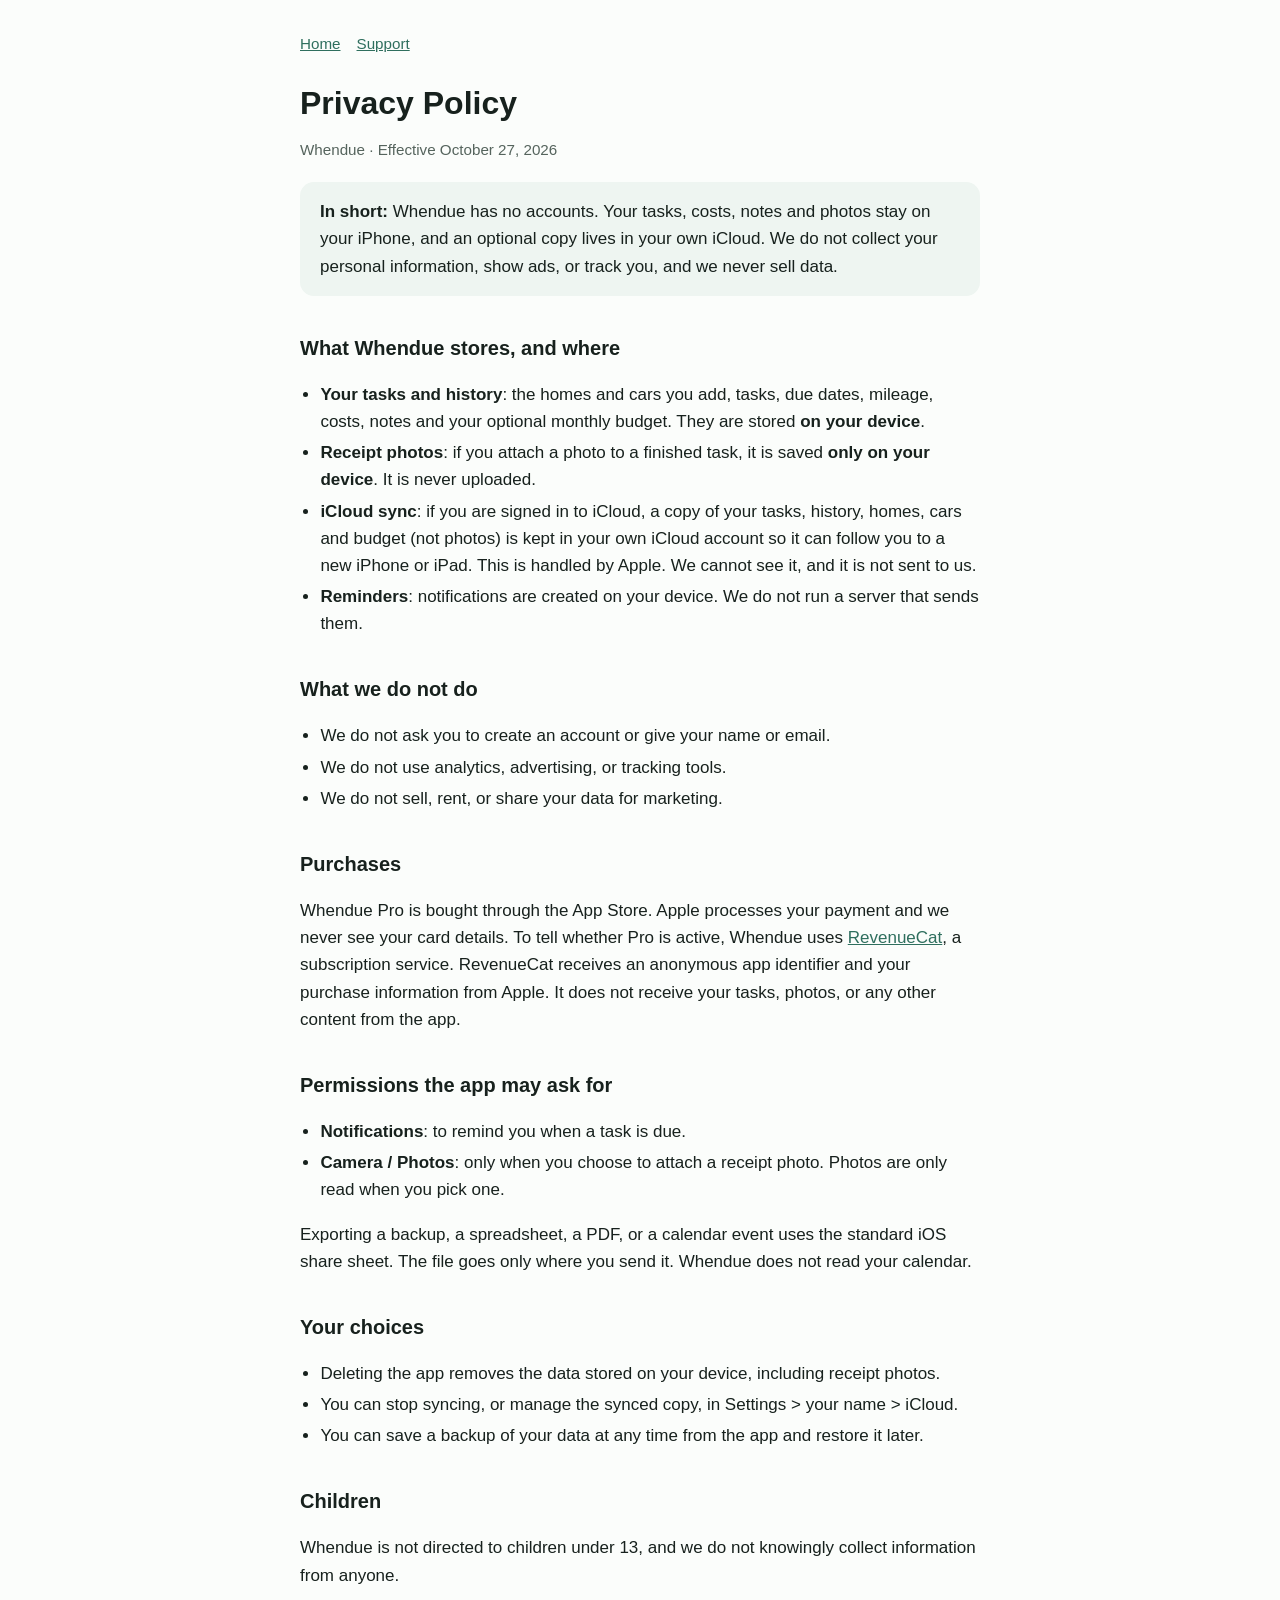
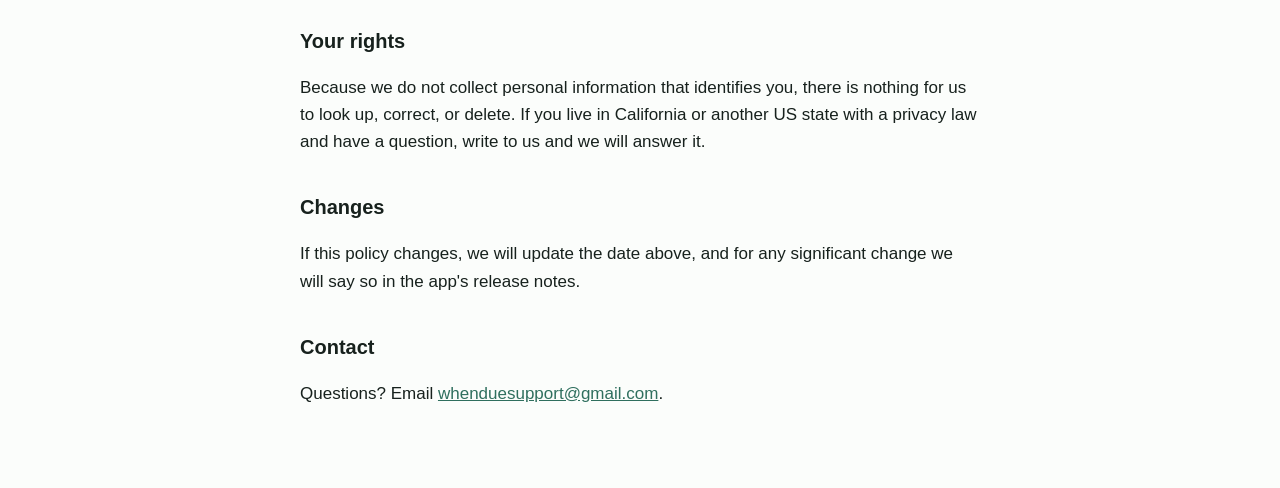
==== privacy.html @ 5ce0b552 "Add files via upload" ====
<!doctype html>
<html lang="en">
<head>
  <meta charset="utf-8">
  <meta name="viewport" content="width=device-width, initial-scale=1">
  <title>Privacy Policy · Whendue</title>
  <link rel="stylesheet" href="style.css">
</head>
<body>
<main>
  <nav><a href="index.html">Home</a><a href="support.html">Support</a></nav>
  <h1>Privacy Policy</h1>
  <p class="muted">Whendue · Effective October 27, 2026</p>

  <div class="card">
    <strong>In short:</strong> Whendue has no accounts. Your tasks, costs, notes and
    photos stay on your iPhone, and an optional copy lives in your own iCloud. We do not
    collect your personal information, show ads, or track you, and we never sell data.
  </div>

  <h2>What Whendue stores, and where</h2>
  <ul>
    <li><strong>Your tasks and history</strong>: the homes and cars you add, tasks, due
      dates, mileage, costs, notes and your optional monthly budget. They are stored
      <strong>on your device</strong>.</li>
    <li><strong>Receipt photos</strong>: if you attach a photo to a finished task, it is
      saved <strong>only on your device</strong>. It is never uploaded.</li>
    <li><strong>iCloud sync</strong>: if you are signed in to iCloud, a copy of your tasks,
      history, homes, cars and budget (not photos) is kept in your own iCloud account so it
      can follow you to a new iPhone or iPad. This is handled by Apple. We cannot see it,
      and it is not sent to us.</li>
    <li><strong>Reminders</strong>: notifications are created on your device. We do not run
      a server that sends them.</li>
  </ul>

  <h2>What we do not do</h2>
  <ul>
    <li>We do not ask you to create an account or give your name or email.</li>
    <li>We do not use analytics, advertising, or tracking tools.</li>
    <li>We do not sell, rent, or share your data for marketing.</li>
  </ul>

  <h2>Purchases</h2>
  <p>Whendue Pro is bought through the App Store. Apple processes your payment and we
    never see your card details. To tell whether Pro is active, Whendue uses
    <a href="https://www.revenuecat.com/privacy/">RevenueCat</a>, a subscription service.
    RevenueCat receives an anonymous app identifier and your purchase information from Apple.
    It does not receive your tasks, photos, or any other content from the app.</p>

  <h2>Permissions the app may ask for</h2>
  <ul>
    <li><strong>Notifications</strong>: to remind you when a task is due.</li>
    <li><strong>Camera / Photos</strong>: only when you choose to attach a receipt photo.
      Photos are only read when you pick one.</li>
  </ul>
  <p>Exporting a backup, a spreadsheet, a PDF, or a calendar event uses the standard iOS
    share sheet. The file goes only where you send it. Whendue does not read your
    calendar.</p>

  <h2>Your choices</h2>
  <ul>
    <li>Deleting the app removes the data stored on your device, including receipt photos.</li>
    <li>You can stop syncing, or manage the synced copy, in Settings &gt; your name &gt;
      iCloud.</li>
    <li>You can save a backup of your data at any time from the app and restore it later.</li>
  </ul>

  <h2>Children</h2>
  <p>Whendue is not directed to children under 13, and we do not knowingly collect
    information from anyone.</p>

  <h2>Your rights</h2>
  <p>Because we do not collect personal information that identifies you, there is nothing
    for us to look up, correct, or delete. If you live in California or another US state
    with a privacy law and have a question, write to us and we will answer it.</p>

  <h2>Changes</h2>
  <p>If this policy changes, we will update the date above, and for any significant change
    we will say so in the app's release notes.</p>

  <h2>Contact</h2>
  <p>Questions? Email <a href="mailto:whenduesupport@gmail.com">whenduesupport@gmail.com</a>.</p>
</main>
</body>
</html>
---- style.css ----
:root {
  --bg: #fbfdfb;
  --text: #17211d;
  --muted: #55645d;
  --accent: #2f6f5e;
  --card: #eef5f1;
}
@media (prefers-color-scheme: dark) {
  :root {
    --bg: #101614;
    --text: #e4ece8;
    --muted: #9bb0a6;
    --accent: #7fd6bd;
    --card: #1a2420;
  }
}
* { box-sizing: border-box; }
body {
  margin: 0;
  background: var(--bg);
  color: var(--text);
  font: 17px/1.6 -apple-system, BlinkMacSystemFont, "Segoe UI", Roboto, sans-serif;
}
main { max-width: 720px; margin: 0 auto; padding: 32px 20px 64px; }
h1 { font-size: 2rem; line-height: 1.2; margin: 0 0 4px; }
h2 { font-size: 1.25rem; margin: 36px 0 8px; }
p, li { color: var(--text); }
.muted { color: var(--muted); font-size: 0.95rem; }
a { color: var(--accent); }
ul { padding-left: 1.2em; }
li { margin: 4px 0; }
.card { background: var(--card); border-radius: 14px; padding: 16px 20px; margin: 20px 0; }
nav { display: flex; gap: 16px; margin-bottom: 28px; font-size: 0.95rem; }
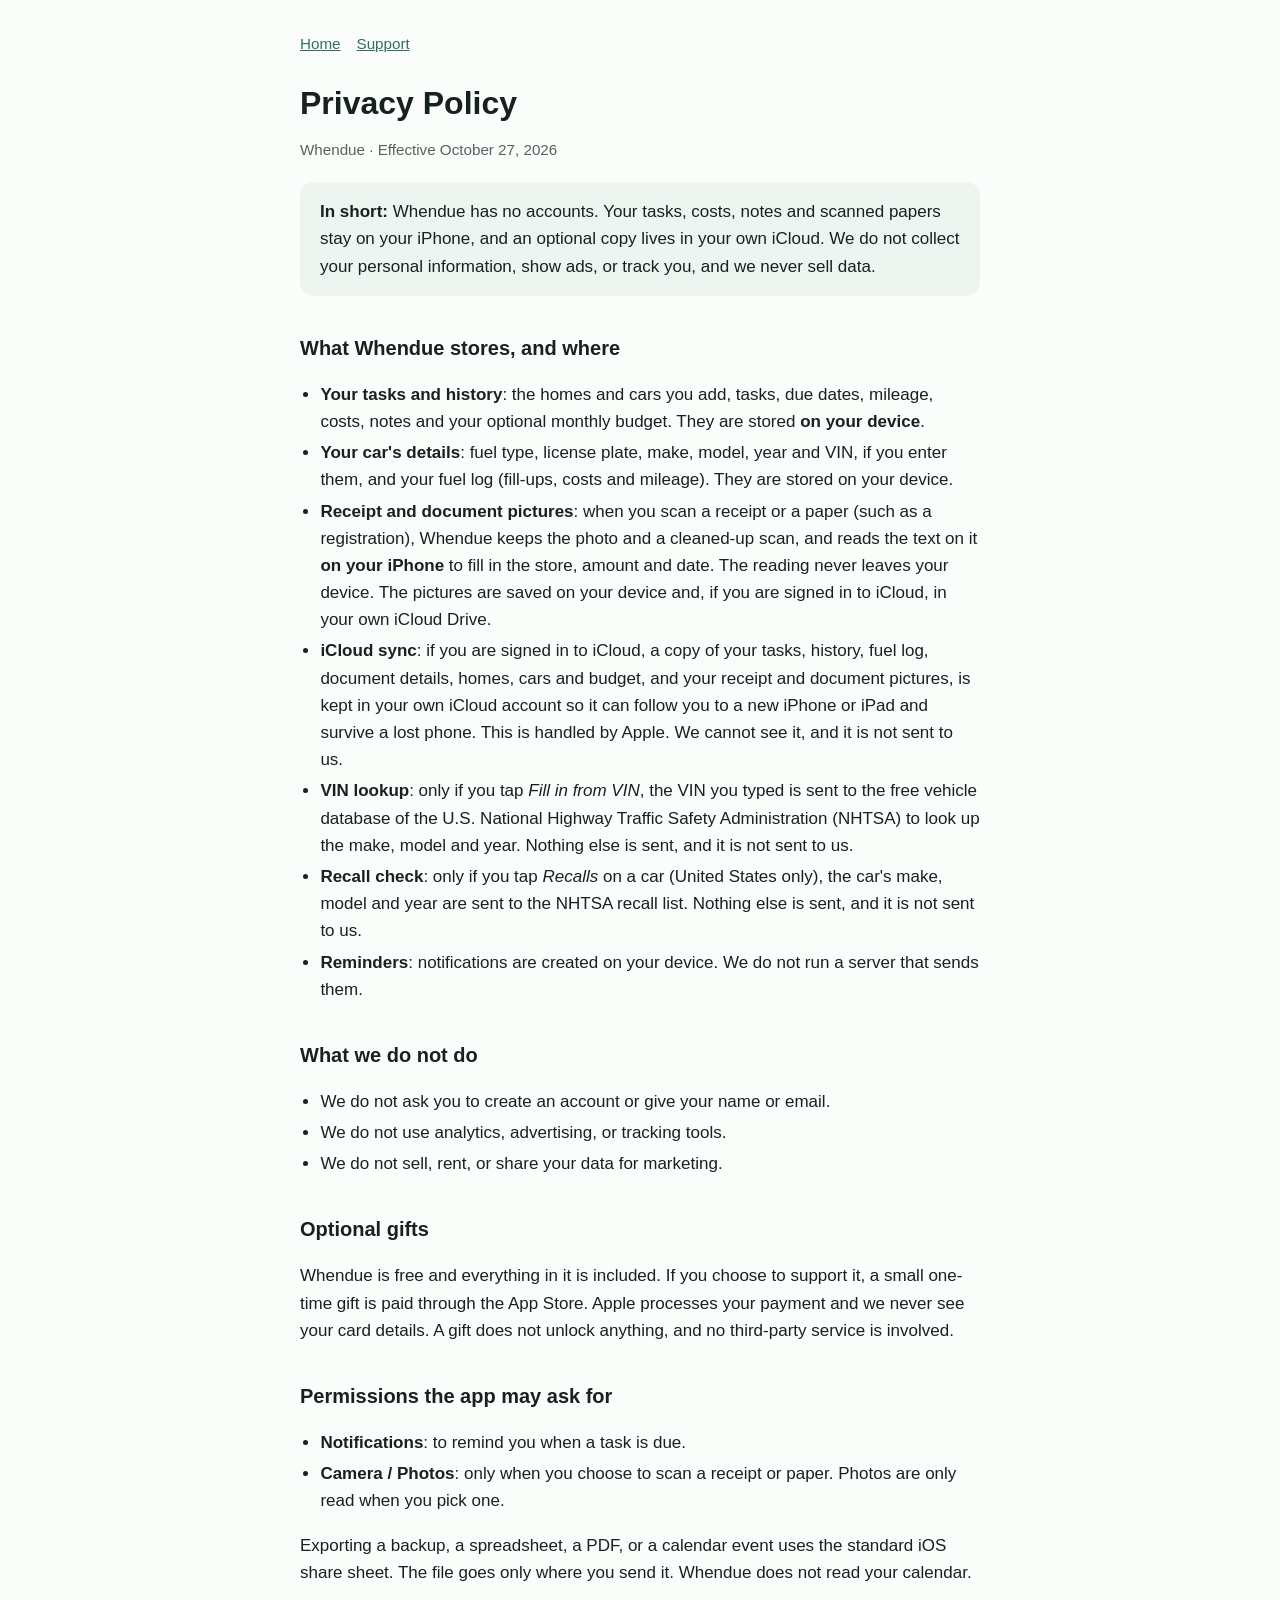
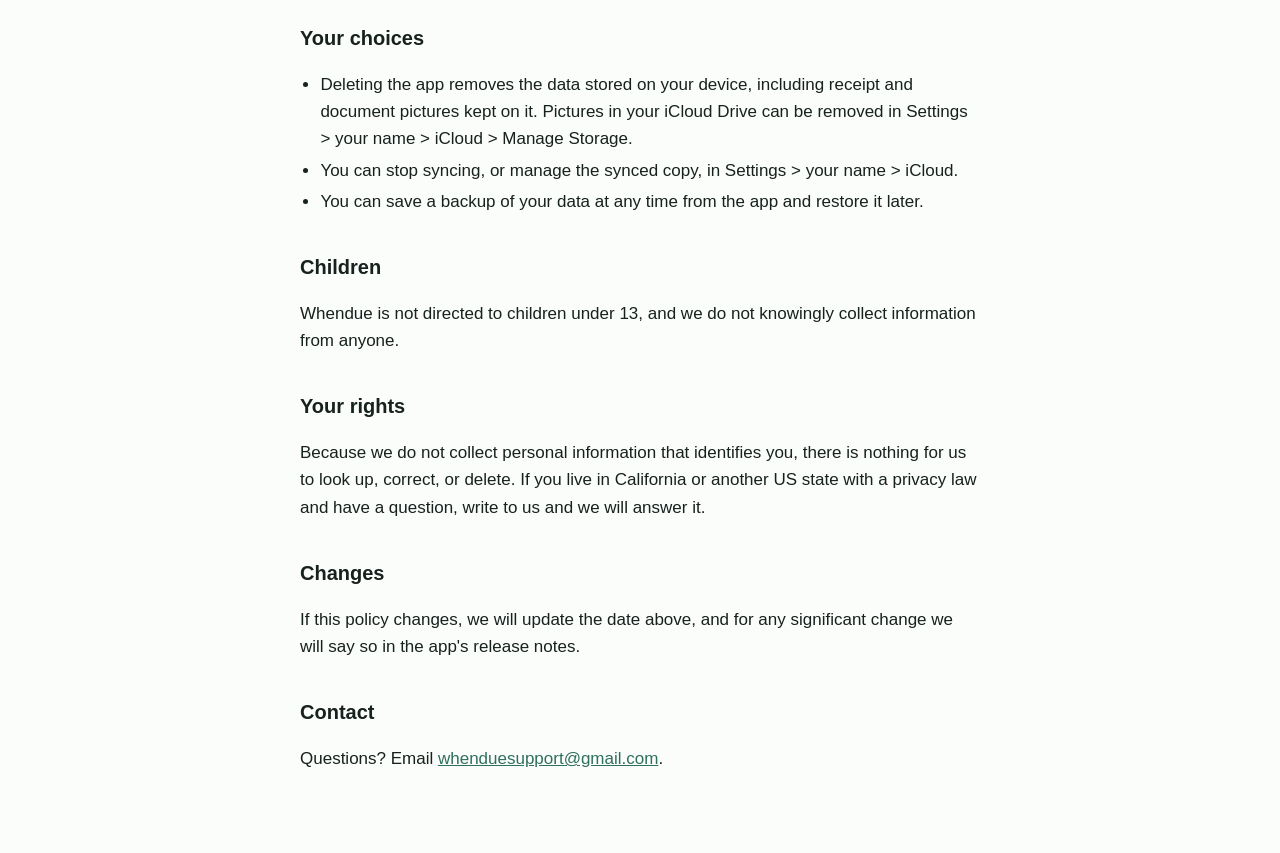
==== commit 61eeb60c: "Add files via upload" ====
--- a/privacy.html
+++ b/privacy.html
@@ -14,7 +14,7 @@
 
   <div class="card">
     <strong>In short:</strong> Whendue has no accounts. Your tasks, costs, notes and
-    photos stay on your iPhone, and an optional copy lives in your own iCloud. We do not
+    scanned papers stay on your iPhone, and an optional copy lives in your own iCloud. We do not
     collect your personal information, show ads, or track you, and we never sell data.
   </div>
 
@@ -23,12 +23,26 @@
     <li><strong>Your tasks and history</strong>: the homes and cars you add, tasks, due
       dates, mileage, costs, notes and your optional monthly budget. They are stored
       <strong>on your device</strong>.</li>
-    <li><strong>Receipt photos</strong>: if you attach a photo to a finished task, it is
-      saved <strong>only on your device</strong>. It is never uploaded.</li>
+    <li><strong>Your car's details</strong>: fuel type, license plate, make, model, year
+      and VIN, if you enter them, and your fuel log (fill-ups, costs and mileage). They are
+      stored on your device.</li>
+    <li><strong>Receipt and document pictures</strong>: when you scan a receipt or a paper
+      (such as a registration), Whendue keeps the photo and a cleaned-up scan, and reads
+      the text on it <strong>on your iPhone</strong> to fill in the store, amount and
+      date. The reading never leaves your device. The pictures are saved on your device
+      and, if you are signed in to iCloud, in your own iCloud Drive.</li>
     <li><strong>iCloud sync</strong>: if you are signed in to iCloud, a copy of your tasks,
-      history, homes, cars and budget (not photos) is kept in your own iCloud account so it
-      can follow you to a new iPhone or iPad. This is handled by Apple. We cannot see it,
+      history, fuel log, document details, homes, cars and budget, and your receipt and
+      document pictures, is kept in your own iCloud account so it can follow you to a new
+      iPhone or iPad and survive a lost phone. This is handled by Apple. We cannot see it,
       and it is not sent to us.</li>
+    <li><strong>VIN lookup</strong>: only if you tap <em>Fill in from VIN</em>, the VIN you
+      typed is sent to the free vehicle database of the U.S. National Highway Traffic
+      Safety Administration (NHTSA) to look up the make, model and year. Nothing else is
+      sent, and it is not sent to us.</li>
+    <li><strong>Recall check</strong>: only if you tap <em>Recalls</em> on a car (United
+      States only), the car's make, model and year are sent to the NHTSA recall list. Nothing
+      else is sent, and it is not sent to us.</li>
     <li><strong>Reminders</strong>: notifications are created on your device. We do not run
       a server that sends them.</li>
   </ul>
@@ -40,17 +54,16 @@
     <li>We do not sell, rent, or share your data for marketing.</li>
   </ul>
 
-  <h2>Purchases</h2>
-  <p>Whendue Pro is bought through the App Store. Apple processes your payment and we
-    never see your card details. To tell whether Pro is active, Whendue uses
-    <a href="https://www.revenuecat.com/privacy/">RevenueCat</a>, a subscription service.
-    RevenueCat receives an anonymous app identifier and your purchase information from Apple.
-    It does not receive your tasks, photos, or any other content from the app.</p>
+  <h2>Optional gifts</h2>
+  <p>Whendue is free and everything in it is included. If you choose to support it, a
+    small one-time gift is paid through the App Store. Apple processes your payment and we
+    never see your card details. A gift does not unlock anything, and no third-party
+    service is involved.</p>
 
   <h2>Permissions the app may ask for</h2>
   <ul>
     <li><strong>Notifications</strong>: to remind you when a task is due.</li>
-    <li><strong>Camera / Photos</strong>: only when you choose to attach a receipt photo.
+    <li><strong>Camera / Photos</strong>: only when you choose to scan a receipt or paper.
       Photos are only read when you pick one.</li>
   </ul>
   <p>Exporting a backup, a spreadsheet, a PDF, or a calendar event uses the standard iOS
@@ -59,7 +72,8 @@
 
   <h2>Your choices</h2>
   <ul>
-    <li>Deleting the app removes the data stored on your device, including receipt photos.</li>
+    <li>Deleting the app removes the data stored on your device, including receipt and document pictures kept on it. Pictures in your iCloud
+      Drive can be removed in Settings &gt; your name &gt; iCloud &gt; Manage Storage.</li>
     <li>You can stop syncing, or manage the synced copy, in Settings &gt; your name &gt;
       iCloud.</li>
     <li>You can save a backup of your data at any time from the app and restore it later.</li>
